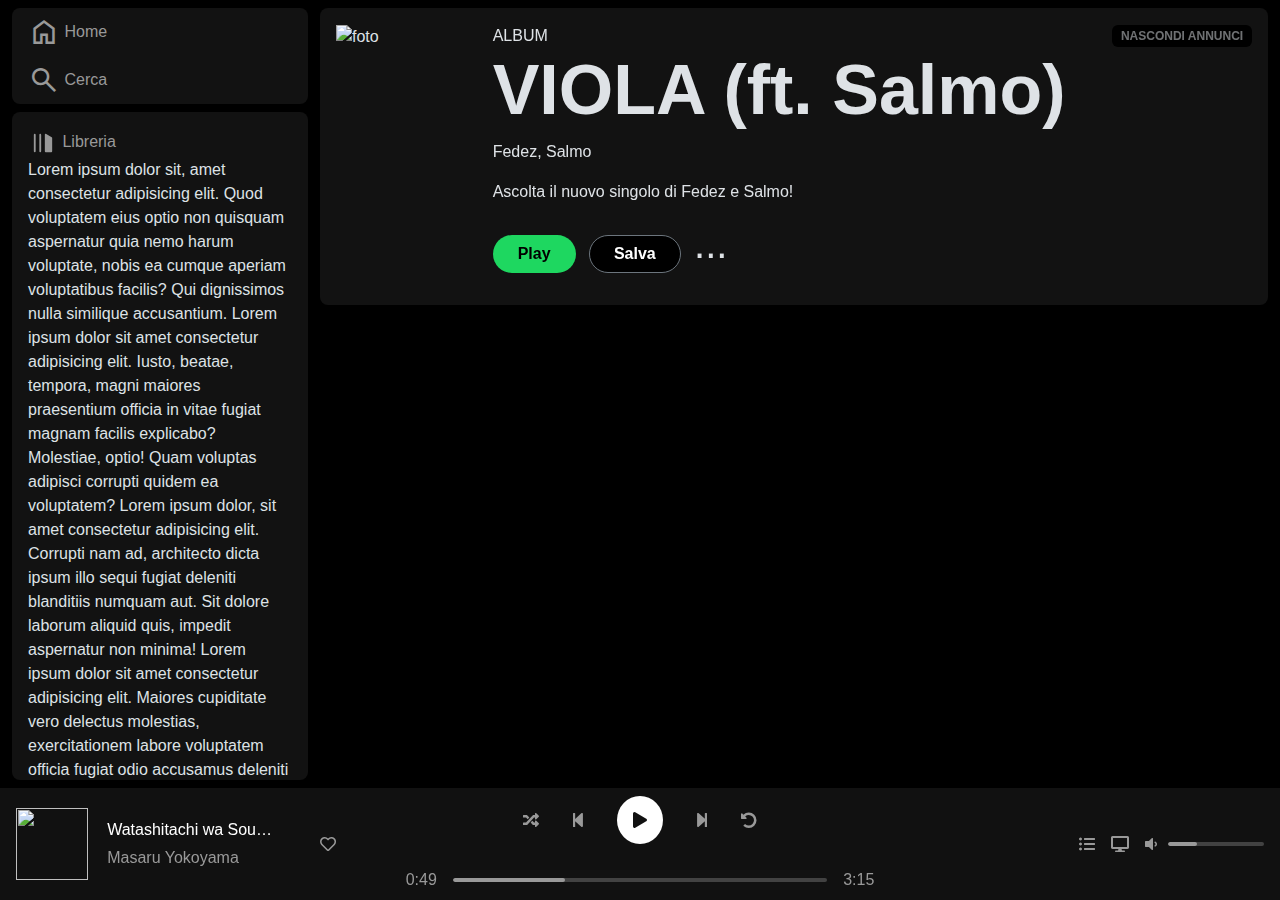
==== index.html @ 3e38eac5 "Co-authored-by: kevinloffredi <Kevin-Lof@users.noreply.github.com> Co-authored-by: PavloPastushenkoo" ====
<!DOCTYPE html>
<html lang="it">
  <head>
    <meta charset="UTF-8" />
    <meta name="viewport" content="width=device-width, initial-scale=1.0" />
    <title>Spotify</title>
    <!-- Bootstrap -->
    <link
      href="https://cdn.jsdelivr.net/npm/bootstrap@5.3.3/dist/css/bootstrap.min.css"
      rel="stylesheet"
      integrity="sha384-QWTKZyjpPEjISv5WaRU9OFeRpok6YctnYmDr5pNlyT2bRjXh0JMhjY6hW+ALEwIH"
      crossorigin="anonymous"
    />
    <link
      rel="stylesheet"
      href="https://cdn.jsdelivr.net/npm/bootstrap-icons@1.11.3/font/bootstrap-icons.min.css"
    />
    <link
    rel="stylesheet"
    href="https://cdnjs.cloudflare.com/ajax/libs/font-awesome/5.15.4/css/all.min.css"
    integrity="sha512-1ycn6IcaQQ40/MKBW2W4Rhis/DbILU74C1vSrLJxCq57o941Ym01SwNsOMqvEBFlcgUa6xLiPY/NS5R+E6ztJQ=="
    crossorigin="anonymous"
    referrerpolicy="no-referrer"/>
    <link rel="stylesheet" href="https://fonts.googleapis.com/css2?family=Material+Symbols+Outlined:opsz,wght,FILL,GRAD@24,200,0,0" />
    <link rel="stylesheet" href="assets/css/style.css" />
  </head>

  <body  data-bs-theme="dark">
    <div class="container-fluid mainHeight">
      <div class="row">
        <div class="col-3">
          <nav class="parte_grigia rounded-3 my-2">
            <ul class="nav flex-column">
              <li class="nav-item">
                <a class="nav-link d-flex align-items-center fs-6" aria-current="page" href="#"><span class="material-symbols-outlined fs-2">
                    home
                    </span>&nbsp;Home</a>
              </li>
              <li class="nav-item">
                <a class="nav-link d-flex align-items-center fs-6" href="#"><span class="material-symbols-outlined fs-2">
                    search
                    </span>&nbsp;Cerca</a>
              </li>
            </ul>
          </nav>
          <aside class="parte_grigia rounded-3 p-3 my-2">
            <!--da popolare con js-->
            <a href="#" class="nav-link fs-6"><svg data-encore-id="icon" role="img" aria-hidden="true" viewBox="0 0 24 24" class="Svg-sc-ytk21e-0 bneLcE"><path d="M3 22a1 1 0 0 1-1-1V3a1 1 0 0 1 2 0v18a1 1 0 0 1-1 1zM15.5 2.134A1 1 0 0 0 14 3v18a1 1 0 0 0 1 1h6a1 1 0 0 0 1-1V6.464a1 1 0 0 0-.5-.866l-6-3.464zM9 2a1 1 0 0 0-1 1v18a1 1 0 1 0 2 0V3a1 1 0 0 0-1-1z"></path></svg> Libreria</a>
            Lorem ipsum dolor sit, amet consectetur adipisicing elit. Quod voluptatem eius optio non quisquam aspernatur quia nemo harum voluptate, nobis ea cumque aperiam voluptatibus facilis? Qui dignissimos nulla similique accusantium.
            Lorem ipsum dolor sit amet consectetur adipisicing elit. Iusto, beatae, tempora, magni maiores praesentium officia in vitae fugiat magnam facilis explicabo? Molestiae, optio! Quam voluptas adipisci corrupti quidem ea voluptatem?
            Lorem ipsum dolor, sit amet consectetur adipisicing elit. Corrupti nam ad, architecto dicta ipsum illo sequi fugiat deleniti blanditiis numquam aut. Sit dolore laborum aliquid quis, impedit aspernatur non minima!
            Lorem ipsum dolor sit amet consectetur adipisicing elit. Maiores cupiditate vero delectus molestias, exercitationem labore voluptatem officia fugiat odio accusamus deleniti doloribus quas sunt aliquam sint asperiores facere veritatis explicabo!
            Lorem ipsum dolor sit, amet consectetur adipisicing elit. Quod voluptatem eius optio non quisquam aspernatur quia nemo harum voluptate, nobis ea cumque aperiam voluptatibus facilis? Qui dignissimos nulla similique accusantium.
            Lorem ipsum dolor sit amet consectetur adipisicing elit. Iusto, beatae, tempora, magni maiores praesentium officia in vitae fugiat magnam facilis explicabo? Molestiae, optio! Quam voluptas adipisci corrupti quidem ea voluptatem?
            Lorem ipsum dolor, sit amet consectetur adipisicing elit. Corrupti nam ad, architecto dicta ipsum illo sequi fugiat deleniti blanditiis numquam aut. Sit dolore laborum aliquid quis, impedit aspernatur non minima!
            Lorem ipsum dolor sit, amet consectetur adipisicing elit. Quod voluptatem eius optio non quisquam aspernatur quia nemo harum voluptate, nobis ea cumque aperiam voluptatibus facilis? Qui dignissimos nulla similique accusantium.
            Lorem ipsum dolor sit amet consectetur adipisicing elit. Iusto, beatae, tempora, magni maiores praesentium officia in vitae
            Lorem ipsum dolor sit, amet consectetur adipisicing elit. Quod voluptatem eius optio non quisquam aspernatur quia nemo harum voluptate, nobis ea cumque aperiam voluptatibus facilis? Qui dignissimos
            Lorem ipsum dolor sit amet consectetur adipisicing elit. Iusto, beatae, tempora, magni maiores praesentium officia in vitae
            Lorem ipsum dolor sit, amet consectetur adipisicing elit. Quod voluptatem eius optio non quisquam aspernatur quia nemo harum voluptate, nobis ea cumque aperiam voluptatibus facilis? Qui dignissimos
          </aside>
        </div>

        <main class="col-9 ps-0">
        <div class="parte_grigia rounded-3 p-3 my-2"> 
          <!--da popolare con js-->
            <div class="row" id="annunci">
                <div class="col-2">
                    <img src="https://hips.hearstapps.com/hmg-prod/images/eminem-a-k-a-marshall-bruce-mathers-iii-attends-a-ceremony-news-photo-1698936282.jpg?crop=1.00xw:0.667xh;0,0.0380xh&resize=640:*" alt="foto" class="img-fluid">
                </div>
                <div class="col-10">
                    <div class="d-flex justify-content-between align-items-center">
                        <span>ALBUM</span>
                        <span class="btn badge bg-black text-body-tertiary">NASCONDI ANNUNCI</span>                        
                    </div>
                    <h4 class="fw-bolder" id="titolone">VIOLA (ft. Salmo)</h4>
                    <p>Fedez, Salmo</p>
                    <p>Ascolta il nuovo singolo di Fedez e Salmo!</p>
                    <p>
                        <button class="btn rounded-5 px-4 fw-semibold text-black" id="btnGreen">Play</button> &nbsp;
                        <button class="btn btn-dark rounded-5 px-4 fw-semibold text-white border border-secondary" id="btnBlack">Salva</button>
                        &nbsp; <span class="display-6">...</span> 
                    </p>
                </div>
            </div>
        </div>
        </main>
      </div>
    </div>
    <div class="container-fluid height_fixed">
      <div class="row">
        <div class="col-12 p-0">
          <!-- player -->
          <div class="music-player">
            <div class="song-bar">
                <div class="song-infos">
                    <div class="image-container">
                        <img src="https://hips.hearstapps.com/hmg-prod/images/eminem-a-k-a-marshall-bruce-mathers-iii-attends-a-ceremony-news-photo-1698936282.jpg?crop=1.00xw:0.667xh;0,0.0380xh&resize=640:*" alt="" />
                    </div>
                    <div class="song-description">
                        <p class="title">
                            Watashitachi wa Sou Yatte Ikite Iku Jinshu na no
                        </p>
                        <p class="artist">Masaru Yokoyama</p>
                    </div>
                </div>
                <div class="icons">
                    <i class="far fa-heart"></i>
                    <!-- <i class="fas fa-compress"></i> -->
                </div>
            </div>
            <div class="progress-controller">
                <div class="control-buttons">
                    <i class="fas fa-random"></i>
                    <i class="fas fa-step-backward"></i>
                    <i class="play-pause fas fa-play"></i>
                    <i class="fas fa-step-forward"></i>
                    <i class="fas fa-undo-alt"></i>
                </div>
                <div class="progress-container">
                    <span>0:49</span>
                    <div class="progress-bar">
                        <div class="progress"></div>
                    </div>
                    <span>3:15</span>
                </div>
            </div>
            <div class="other-features">
                <i class="fas fa-list-ul"></i>
                <i class="fas fa-desktop"></i>
                <div class="volume-bar">
                    <i class="fas fa-volume-down"></i>
                    <div class="progress-bar">
                        <div class="progress"></div>
                    </div>
                </div>
            </div>
        </div>
        </div>
      </div>
    </div>

    <script
      src="https://cdn.jsdelivr.net/npm/bootstrap@5.3.3/dist/js/bootstrap.bundle.min.js"
      integrity="sha384-YvpcrYf0tY3lHB60NNkmXc5s9fDVZLESaAA55NDzOxhy9GkcIdslK1eN7N6jIeHz"
      crossorigin="anonymous"
    ></script>
    <script src="assets/script/index.js"></script>
  </body>
</html>
---- assets/css/style.css ----
@font-face {
    font-family: "Circular";
    src: url(../fonts/CircularStd-Light.otf);
    font-weight: 300;
    font-style: normal;
  }
  @font-face {
    font-family: "Circular";
    src: url(../fonts/CircularStd-LightItalic.otf);
    font-weight: 300;
    font-style: italic;
  }
  @font-face {
    font-family: "Circular";
    src: url(../fonts/CircularStd-Book.otf);
    font-weight: 400;
    font-style: normal;
  }
  @font-face {
    font-family: "Circular";
    src: url(../fonts/CircularStd-BookItalic.otf);
    font-weight: 400;
    font-style: italic;
  }
  @font-face {
    font-family: "Circular";
    src: url(../fonts/CircularStd-Medium.otf);
    font-weight: 500;
    font-style: normal;
  }
  @font-face {
    font-family: "Circular";
    src: url(../fonts/CircularStd-MediumItalic.otf);
    font-weight: 500;
    font-style: italic;
  }
  @font-face {
    font-family: "Circular";
    src: url(../fonts/CircularStd-MediumItalic.otf);
    font-weight: 500;
    font-style: italic;
  }
  @font-face {
    font-family: "Circular";
    src: url(../fonts/CircularStd-Bold.otf);
    font-weight: 700;
    font-style: normal;
  }
  @font-face {
    font-family: "Circular";
    src: url(../fonts/CircularStd-BoldItalic.otf);
    font-weight: 700;
    font-style: italic;
  }
  @font-face {
    font-family: "Circular";
    src: url(../fonts/CircularStd-Black.otf);
    font-weight: 900;
    font-style: normal;
  }
  @font-face {
    font-family: "Circular";
    src: url(../fonts/CircularStd-BlackItalic.otf);
    font-weight: 900;
    font-style: italic;
  }

body {
    margin: 0;
    padding: 0;
    background-color: black;
    box-sizing: border-box;
    font-family: "Circular", sans-serif;
    font-weight: 500;
}

::-webkit-scrollbar {
    width: 10px;
}

::-webkit-scrollbar-track {
    background: transparent; 
}

::-webkit-scrollbar-thumb {
    background: #232323; 
    border-radius: 10px;
}

::-webkit-scrollbar-thumb:hover {
    background: #555; 
  }
   


/*NAVBAR*/
.nav-link{
    text-decoration: none;
}

.nav-link:link,
.nav-link:visited{
    color: #999 !important;
}

.nav-link:link:hover,
.nav-link:visited:hover{
    color: white !important;
}

.parte_grigia{
    background-color: #121212;
}

/*ASIDE*/
aside{
    overflow-y: scroll;
    height: calc((100vh) - 112px - 120px);
}

svg {
    width: 30px;
    fill: #999;
    padding: 4px;
}

svg:hover {
    fill: white;
}

/* Main */
.mainHeight{
    min-height: calc((100vh) - 112px);
}

#titolone {
    font-size: 70px;
}

#btnGreen{
    background-color: #1ED760;
}

#btnBlack{
    background-color: black;
}

#btnGreen:hover,
#btnBlack:hover {
    transform: scale(1.1);
}

/*PLAYER*/
.music-player {
    --primary-color: white;
    --secondary-color: #999;
    --green-color: #2d5;
    --padding: 1em;
    background-color: #111;
    display: flex;
    justify-content: center;
    align-items: center;
    height: 7rem;
    padding: var(--padding);
    color: var(--primary-color);
}
i{
    color: var(--secondary-color);
}
i:hover{
    color: var(--primary-color);
}
.song-bar {
    position: absolute;
    left: var(--padding);

    display: flex;
    flex-direction: row;
    align-items: center;
    justify-content: flex-start;
    gap: 1.5rem;
    width: 25%;
}

.song-infos {
    display: flex;
    align-items: center;
    gap: 1em;
}
.image-container {
    --size: 4.5em;
    flex-shrink: 0;
    width: var(--size);
    height: var(--size);
}
.image-container img {
    width: 100%;
    height: 100%;
    object-fit: cover;
}
.song-description p {
    margin: 0.2em;
}
.title,
.artist {
    display: -webkit-box;
    -webkit-box-orient: vertical;
    -webkit-line-clamp: 1;
    overflow: hidden;
}
.title:hover,
.artist:hover {
    text-decoration: underline;
}
.artist{
    color: var(--secondary-color);
}
.icons{
    display: flex;
    gap: 1em;
}
.progress-controller{
    width: 100%;
    display: flex;
    justify-content: center;
    flex-direction: column;
    align-items: center;
    gap: 1.5em;
    color: var(--secondary-color);
}
.control-buttons{
    display: flex;
    align-items: center;
    gap: 2em;
}
.play-pause{
    display: inline-block;
    padding: 1em;
    background-color: var(--primary-color);
    color: #111;
    border-radius: 50%;
}
.play-pause:hover{
    transform: scale(1.1);
    color: #111;
}
.progress-container{
    width: 100%;
    display: flex;
    align-items: center;
    justify-content: center;
    gap: 1em;
}
.progress-bar{
    height: 4px;
    border-radius: 10px;
    width: 30%;
    background-color: #ccc4;
}
.progress{
    position: relative;
    height: 100%;
    width: 30%;
    border-radius: 10px;
    background-color: var(--secondary-color);
}
.progress-bar:hover .progress{
    background-color: var(--green-color);
}
.progress-bar:hover .progress::after{
    content: "";
    position: absolute;
    --size: 1em;
    width: var(--size);
    height: var(--size);
    right: 0;
    border-radius: 50%;
    background-color: var(--primary-color);
    transform: translate(50%, calc(2px - 50%));
}
.other-features{
    position: absolute;
    right: var(--padding);
    display: flex;
    flex-direction: row;
    gap: 1em;
}
.volume-bar{
    display: flex;
    align-items: center;
    gap: .7em;
}
.volume-bar .progress-bar{
    width: 6em;
}
.volume-bar .progress-bar:hover .progress::after{
    --size: .8em;
}
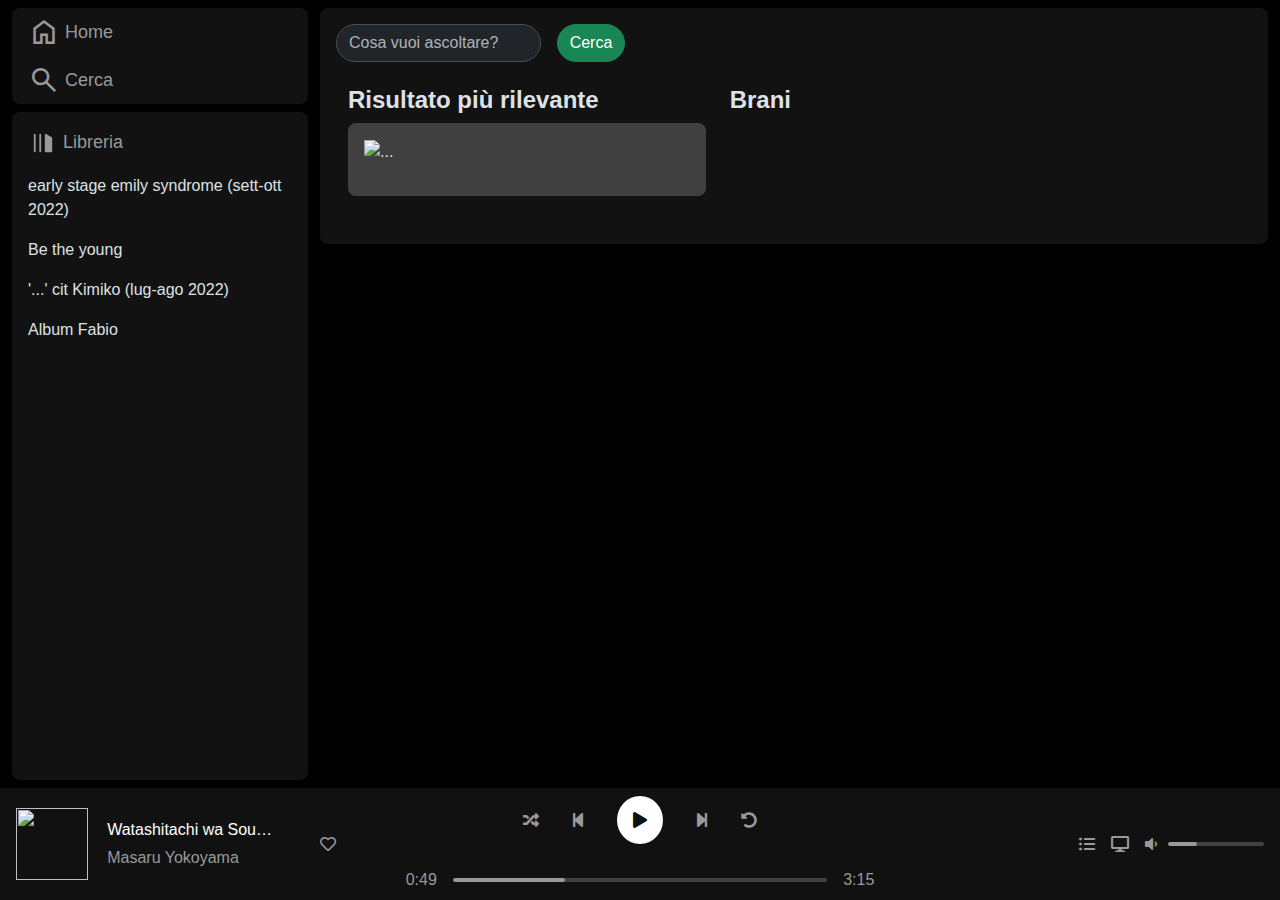
==== commit 7336df99: "player 2 almost finished + search started" ====
--- a/index.html
+++ b/index.html
@@ -1,150 +1,209 @@
 <!DOCTYPE html>
 <html lang="it">
-  <head>
-    <meta charset="UTF-8" />
-    <meta name="viewport" content="width=device-width, initial-scale=1.0" />
-    <title>Spotify</title>
-    <!-- Bootstrap -->
-    <link
-      href="https://cdn.jsdelivr.net/npm/bootstrap@5.3.3/dist/css/bootstrap.min.css"
-      rel="stylesheet"
-      integrity="sha384-QWTKZyjpPEjISv5WaRU9OFeRpok6YctnYmDr5pNlyT2bRjXh0JMhjY6hW+ALEwIH"
-      crossorigin="anonymous"
-    />
-    <link
-      rel="stylesheet"
-      href="https://cdn.jsdelivr.net/npm/bootstrap-icons@1.11.3/font/bootstrap-icons.min.css"
-    />
-    <link
-    rel="stylesheet"
-    href="https://cdnjs.cloudflare.com/ajax/libs/font-awesome/5.15.4/css/all.min.css"
+
+<head>
+  <meta charset="UTF-8" />
+  <meta name="viewport" content="width=device-width, initial-scale=1.0" />
+  <title>Spotify</title>
+
+  <!-- Bootstrap -->
+  <link href="https://cdn.jsdelivr.net/npm/bootstrap@5.3.3/dist/css/bootstrap.min.css" rel="stylesheet"
+    integrity="sha384-QWTKZyjpPEjISv5WaRU9OFeRpok6YctnYmDr5pNlyT2bRjXh0JMhjY6hW+ALEwIH" crossorigin="anonymous" />
+  <link rel="stylesheet" href="https://cdn.jsdelivr.net/npm/bootstrap-icons@1.11.3/font/bootstrap-icons.min.css" />
+  <link rel="stylesheet" href="https://cdnjs.cloudflare.com/ajax/libs/font-awesome/5.15.4/css/all.min.css"
     integrity="sha512-1ycn6IcaQQ40/MKBW2W4Rhis/DbILU74C1vSrLJxCq57o941Ym01SwNsOMqvEBFlcgUa6xLiPY/NS5R+E6ztJQ=="
-    crossorigin="anonymous"
-    referrerpolicy="no-referrer"/>
-    <link rel="stylesheet" href="https://fonts.googleapis.com/css2?family=Material+Symbols+Outlined:opsz,wght,FILL,GRAD@24,200,0,0" />
-    <link rel="stylesheet" href="assets/css/style.css" />
-  </head>
-
-  <body  data-bs-theme="dark">
-    <div class="container-fluid mainHeight">
-      <div class="row">
-        <div class="col-3">
-          <nav class="parte_grigia rounded-3 my-2">
-            <ul class="nav flex-column">
-              <li class="nav-item">
-                <a class="nav-link d-flex align-items-center fs-6" aria-current="page" href="#"><span class="material-symbols-outlined fs-2">
-                    home
-                    </span>&nbsp;Home</a>
-              </li>
-              <li class="nav-item">
-                <a class="nav-link d-flex align-items-center fs-6" href="#"><span class="material-symbols-outlined fs-2">
-                    search
-                    </span>&nbsp;Cerca</a>
-              </li>
-            </ul>
-          </nav>
-          <aside class="parte_grigia rounded-3 p-3 my-2">
+    crossorigin="anonymous" referrerpolicy="no-referrer" />
+  <link rel="stylesheet"
+    href="https://fonts.googleapis.com/css2?family=Material+Symbols+Outlined:opsz,wght,FILL,GRAD@24,200,0,0" />
+  <link rel="stylesheet" href="assets/css/style.css" />
+</head>
+
+<body data-bs-theme="dark">
+  <div class="container-fluid mainHeight">
+    <div class="row">
+      <div class="col-3">
+        <nav class="parte_grigia rounded-3 my-2">
+          <ul class="nav flex-column">
+            <li class="nav-item">
+              <button class="nav-link d-flex align-items-center fs-6" aria-current="page" onclick="displayHome()"
+                id="homeBtn"><span class="material-symbols-outlined fs-2">
+                  home
+                </span>&nbsp;Home</button>
+            </li>
+            <li class="nav-item">
+              <button class="nav-link d-flex align-items-center fs-6" onclick="displaySearch()" id="searchBtn"><span
+                  class="material-symbols-outlined fs-2">
+                  search
+                </span>&nbsp;Cerca</button>
+            </li>
+          </ul>
+        </nav>
+        <aside class="parte_grigia rounded-3 p-3 my-2">
+          <!--da popolare con js-->
+          <a href="#" class="nav-link fs-6 mb-3"><svg data-encore-id="icon" role="img" aria-hidden="true"
+              viewBox="0 0 24 24" class="Svg-sc-ytk21e-0 bneLcE">
+              <path
+                d="M3 22a1 1 0 0 1-1-1V3a1 1 0 0 1 2 0v18a1 1 0 0 1-1 1zM15.5 2.134A1 1 0 0 0 14 3v18a1 1 0 0 0 1 1h6a1 1 0 0 0 1-1V6.464a1 1 0 0 0-.5-.866l-6-3.464zM9 2a1 1 0 0 0-1 1v18a1 1 0 1 0 2 0V3a1 1 0 0 0-1-1z">
+              </path>
+            </svg> Libreria</a>
+          <p>early stage emily syndrome (sett-ott 2022)
+          <p>
+          <p>Be the young</p>
+          <p>'...' cit Kimiko (lug-ago 2022)</p>
+          <p id="5327691">Album Fabio</p>
+
+
+        </aside>
+      </div>
+
+      <main class="col-9 ps-0 pb-0">
+        <div id="homeContainer" class="d-none">
+          <div class="parte_grigia rounded-3 p-3 my-2">
             <!--da popolare con js-->
-            <a href="#" class="nav-link fs-6"><svg data-encore-id="icon" role="img" aria-hidden="true" viewBox="0 0 24 24" class="Svg-sc-ytk21e-0 bneLcE"><path d="M3 22a1 1 0 0 1-1-1V3a1 1 0 0 1 2 0v18a1 1 0 0 1-1 1zM15.5 2.134A1 1 0 0 0 14 3v18a1 1 0 0 0 1 1h6a1 1 0 0 0 1-1V6.464a1 1 0 0 0-.5-.866l-6-3.464zM9 2a1 1 0 0 0-1 1v18a1 1 0 1 0 2 0V3a1 1 0 0 0-1-1z"></path></svg> Libreria</a>
-            Lorem ipsum dolor sit, amet consectetur adipisicing elit. Quod voluptatem eius optio non quisquam aspernatur quia nemo harum voluptate, nobis ea cumque aperiam voluptatibus facilis? Qui dignissimos nulla similique accusantium.
-            Lorem ipsum dolor sit amet consectetur adipisicing elit. Iusto, beatae, tempora, magni maiores praesentium officia in vitae fugiat magnam facilis explicabo? Molestiae, optio! Quam voluptas adipisci corrupti quidem ea voluptatem?
-            Lorem ipsum dolor, sit amet consectetur adipisicing elit. Corrupti nam ad, architecto dicta ipsum illo sequi fugiat deleniti blanditiis numquam aut. Sit dolore laborum aliquid quis, impedit aspernatur non minima!
-            Lorem ipsum dolor sit amet consectetur adipisicing elit. Maiores cupiditate vero delectus molestias, exercitationem labore voluptatem officia fugiat odio accusamus deleniti doloribus quas sunt aliquam sint asperiores facere veritatis explicabo!
-            Lorem ipsum dolor sit, amet consectetur adipisicing elit. Quod voluptatem eius optio non quisquam aspernatur quia nemo harum voluptate, nobis ea cumque aperiam voluptatibus facilis? Qui dignissimos nulla similique accusantium.
-            Lorem ipsum dolor sit amet consectetur adipisicing elit. Iusto, beatae, tempora, magni maiores praesentium officia in vitae fugiat magnam facilis explicabo? Molestiae, optio! Quam voluptas adipisci corrupti quidem ea voluptatem?
-            Lorem ipsum dolor, sit amet consectetur adipisicing elit. Corrupti nam ad, architecto dicta ipsum illo sequi fugiat deleniti blanditiis numquam aut. Sit dolore laborum aliquid quis, impedit aspernatur non minima!
-            Lorem ipsum dolor sit, amet consectetur adipisicing elit. Quod voluptatem eius optio non quisquam aspernatur quia nemo harum voluptate, nobis ea cumque aperiam voluptatibus facilis? Qui dignissimos nulla similique accusantium.
-            Lorem ipsum dolor sit amet consectetur adipisicing elit. Iusto, beatae, tempora, magni maiores praesentium officia in vitae
-            Lorem ipsum dolor sit, amet consectetur adipisicing elit. Quod voluptatem eius optio non quisquam aspernatur quia nemo harum voluptate, nobis ea cumque aperiam voluptatibus facilis? Qui dignissimos
-            Lorem ipsum dolor sit amet consectetur adipisicing elit. Iusto, beatae, tempora, magni maiores praesentium officia in vitae
-            Lorem ipsum dolor sit, amet consectetur adipisicing elit. Quod voluptatem eius optio non quisquam aspernatur quia nemo harum voluptate, nobis ea cumque aperiam voluptatibus facilis? Qui dignissimos
-          </aside>
+            <div class="row" id="annunci">
+              <div class="col-md-5 col-xxl-3 d-flex align-items-center">
+                <img
+                  src="https://hips.hearstapps.com/hmg-prod/images/eminem-a-k-a-marshall-bruce-mathers-iii-attends-a-ceremony-news-photo-1698936282.jpg?crop=1.00xw:0.667xh;0,0.0380xh&resize=640:*"
+                  alt="foto" class="img-fluid mb-1" id="immagineAnnuncio">
+              </div>
+              <div class="col-md-7 col-xxl-9">
+                <div class="d-flex justify-content-between align-items-center">
+                  <span>ALBUM</span>
+                  <span class="btn badge bg-black text-body-tertiary">NASCONDI ANNUNCI</span>
+                </div>
+                <h4 class="fw-bolder" id="titolone">VIOLA (ft. Salmo)</h4>
+                <p>Fedez, Salmo</p>
+                <p>Ascolta il nuovo singolo di Fedez e Salmo!</p>
+                <p>
+                  <button class="btn rounded-5 px-4 fw-semibold text-black" id="btnGreen">Play</button> &nbsp;
+                  <button class="btn btn-dark rounded-5 px-4 fw-semibold text-white border border-secondary"
+                    id="btnBlack">Salva</button>
+                  &nbsp; <span class="display-6">...</span>
+                </p>
+              </div>
+            </div>
+          </div>
+          <div class="parte_grigia rounded-3 p-3 my-2">
+            <h3 id="grissinbon" class="fw-bold"></h3>
+            <div class="container-fluid">
+              <div class="row" id="orizzontaliContainer">
+                <div class="col-12 col-md-6 col-lg-4">
+                  <div class="row" id="cardOrizzontale">
+                    <div class="col-4 my-2 d-flex align-items-center"><img
+                        src="https://hips.hearstapps.com/hmg-prod/images/eminem-a-k-a-marshall-bruce-mathers-iii-attends-a-ceremony-news-photo-1698936282.jpg?crop=1.00xw:0.667xh;0,0.0380xh&resize=640:*"
+                        alt="fotoAlbum" class="img-fluid"></div>
+                    <div class="col-8 my-2 fw-bold d-flex align-items-center">Titolo Album - card mockup</div>
+
+                  </div>
+                </div>
+
+              </div>
+            </div>
+            <h4 class="fw-bold my-3">Altro di ciò che ti piace</h4>
+            <div class="card border-0" style="width: 15rem;">
+              <img
+                src="https://hips.hearstapps.com/hmg-prod/images/eminem-a-k-a-marshall-bruce-mathers-iii-attends-a-ceremony-news-photo-1698936282.jpg?crop=1.00xw:0.667xh;0,0.0380xh&resize=640:*"
+                class="card-img-top p-2 rounded rounded-4" alt="...">
+              <div class="card-body">
+                <h5 class="card-title fw-bold fs-6">Playlist - card mockup</h5>
+                <p class="card-text">descrizione playlist/artisti</p>
+
+              </div>
+            </div>
+          </div>
         </div>
-
-        <main class="col-9 ps-0">
-        <div class="parte_grigia rounded-3 p-3 my-2"> 
-          <!--da popolare con js-->
-            <div class="row" id="annunci">
-                <div class="col-2">
-                    <img src="https://hips.hearstapps.com/hmg-prod/images/eminem-a-k-a-marshall-bruce-mathers-iii-attends-a-ceremony-news-photo-1698936282.jpg?crop=1.00xw:0.667xh;0,0.0380xh&resize=640:*" alt="foto" class="img-fluid">
+        <div id="searchContainer" class="parte_grigia rounded-3 p-3 my-2">
+          <div class="row">
+            <div class="col-12 col-md-10 col-lg-6 col-xl-4">
+              <form class="d-flex flex-row justify-content-center">
+                <input type="text" class="form-control rounded-5 me-3" placeholder="Cosa vuoi ascoltare?"  id="searchInput">
+                <button class="btn btn-success rounded-5" id="searchInputBtn">Cerca</button>
+              </form>
+            </div>
+          </div>
+          <div class="container-fluid" id="resultsContainer">
+            <div class="row my-4">
+              <div class="col-12 col-lg-5">
+                <h4 class="fw-bold">Risultato più rilevante</h4>
+                <div class="container-fluid backgroundGray rounded-3 p-3 my-2">
+                  <img src="" alt="..." class="w-50">
+                  <h5 id="titoloRisultato1" class="fw-bold"></h5>
+                  <p id="artistaRisultato1"></p>
                 </div>
-                <div class="col-10">
-                    <div class="d-flex justify-content-between align-items-center">
-                        <span>ALBUM</span>
-                        <span class="btn badge bg-black text-body-tertiary">NASCONDI ANNUNCI</span>                        
-                    </div>
-                    <h4 class="fw-bolder" id="titolone">VIOLA (ft. Salmo)</h4>
-                    <p>Fedez, Salmo</p>
-                    <p>Ascolta il nuovo singolo di Fedez e Salmo!</p>
-                    <p>
-                        <button class="btn rounded-5 px-4 fw-semibold text-black" id="btnGreen">Play</button> &nbsp;
-                        <button class="btn btn-dark rounded-5 px-4 fw-semibold text-white border border-secondary" id="btnBlack">Salva</button>
-                        &nbsp; <span class="display-6">...</span> 
-                    </p>
-                </div>
-            </div>
+              </div>
+              <div class="col-12 col-lg-7">
+                <h4 class="fw-bold">Brani</h4>
+              </div>
+            </div>
+          </div>
+
+
+
         </div>
-        </main>
-      </div>
+      </main>
     </div>
-    <div class="container-fluid height_fixed">
-      <div class="row">
-        <div class="col-12 p-0">
-          <!-- player -->
-          <div class="music-player">
-            <div class="song-bar">
-                <div class="song-infos">
-                    <div class="image-container">
-                        <img src="https://hips.hearstapps.com/hmg-prod/images/eminem-a-k-a-marshall-bruce-mathers-iii-attends-a-ceremony-news-photo-1698936282.jpg?crop=1.00xw:0.667xh;0,0.0380xh&resize=640:*" alt="" />
-                    </div>
-                    <div class="song-description">
-                        <p class="title">
-                            Watashitachi wa Sou Yatte Ikite Iku Jinshu na no
-                        </p>
-                        <p class="artist">Masaru Yokoyama</p>
-                    </div>
-                </div>
-                <div class="icons">
-                    <i class="far fa-heart"></i>
-                    <!-- <i class="fas fa-compress"></i> -->
-                </div>
-            </div>
-            <div class="progress-controller">
-                <div class="control-buttons">
-                    <i class="fas fa-random"></i>
-                    <i class="fas fa-step-backward"></i>
-                    <i class="play-pause fas fa-play"></i>
-                    <i class="fas fa-step-forward"></i>
-                    <i class="fas fa-undo-alt"></i>
-                </div>
-                <div class="progress-container">
-                    <span>0:49</span>
-                    <div class="progress-bar">
-                        <div class="progress"></div>
-                    </div>
-                    <span>3:15</span>
-                </div>
-            </div>
-            <div class="other-features">
-                <i class="fas fa-list-ul"></i>
-                <i class="fas fa-desktop"></i>
-                <div class="volume-bar">
-                    <i class="fas fa-volume-down"></i>
-                    <div class="progress-bar">
-                        <div class="progress"></div>
-                    </div>
-                </div>
-            </div>
-        </div>
+  </div>
+  <div class="container-fluid height_fixed">
+    <div class="row">
+      <div class="col-12 p-0">
+        <!-- player -->
+        <div class="music-player">
+          <div class="song-bar">
+            <div class="song-infos">
+              <div class="image-container">
+                <img
+                  src="https://hips.hearstapps.com/hmg-prod/images/eminem-a-k-a-marshall-bruce-mathers-iii-attends-a-ceremony-news-photo-1698936282.jpg?crop=1.00xw:0.667xh;0,0.0380xh&resize=640:*"
+                  alt="" id="cover" />
+              </div>
+              <div class="song-description">
+                <p class="title" id="music-title">
+                  Watashitachi wa Sou Yatte Ikite Iku Jinshu na no
+                </p>
+                <p class="artist" id="music-artist">Masaru Yokoyama</p>
+              </div>
+            </div>
+            <div class="icons">
+              <i class="far fa-heart"></i>
+              <!-- <i class="fas fa-compress"></i> -->
+            </div>
+          </div>
+          <div class="progress-controller">
+            <div class="control-buttons">
+              <i class="fas fa-random"></i>
+              <i class="fas fa-step-backward" id="prev"></i>
+              <i class="play-pause fas fa-play" id="play"></i>
+              <i class="fas fa-step-forward" id="next"></i>
+              <i class="fas fa-undo-alt"></i>
+            </div>
+            <div class="progress-container">
+              <span id="current-time">0:49</span>
+              <div class="progress-bar">
+                <div class="progress" id="progress"></div>
+              </div>
+              <span id="duration">3:15</span>
+            </div>
+          </div>
+          <div class="other-features">
+            <i class="fas fa-list-ul"></i>
+            <i class="fas fa-desktop"></i>
+            <div class="volume-bar">
+              <i class="fas fa-volume-down"></i>
+              <div class="progress-bar">
+                <div class="progress"></div>
+              </div>
+            </div>
+          </div>
         </div>
       </div>
     </div>
-
-    <script
-      src="https://cdn.jsdelivr.net/npm/bootstrap@5.3.3/dist/js/bootstrap.bundle.min.js"
-      integrity="sha384-YvpcrYf0tY3lHB60NNkmXc5s9fDVZLESaAA55NDzOxhy9GkcIdslK1eN7N6jIeHz"
-      crossorigin="anonymous"
-    ></script>
+  </div>
+
+  <script src="https://cdn.jsdelivr.net/npm/bootstrap@5.3.3/dist/js/bootstrap.bundle.min.js"
+    integrity="sha384-YvpcrYf0tY3lHB60NNkmXc5s9fDVZLESaAA55NDzOxhy9GkcIdslK1eN7N6jIeHz"
+    crossorigin="anonymous"></script>
+   
     <script src="assets/script/index.js"></script>
-  </body>
-</html>
+  
+</body>
+
+</html>--- a/assets/css/style.css
+++ b/assets/css/style.css
@@ -71,7 +71,6 @@
     background-color: black;
     box-sizing: border-box;
     font-family: "Circular", sans-serif;
-    font-weight: 500;
 }
 
 ::-webkit-scrollbar {
@@ -96,15 +95,11 @@
 /*NAVBAR*/
 .nav-link{
     text-decoration: none;
-}
-
-.nav-link:link,
-.nav-link:visited{
     color: #999 !important;
-}
-
-.nav-link:link:hover,
-.nav-link:visited:hover{
+    font-size: large !important;
+}
+
+.nav-link:hover{
     color: white !important;
 }
 
@@ -129,6 +124,15 @@
 }
 
 /* Main */
+main{
+    height: calc((100vh) - 112px);
+    overflow: scroll;
+}
+
+#immagineAnnuncio{
+    aspect-ratio: 1/1;
+}
+
 .mainHeight{
     min-height: calc((100vh) - 112px);
 }
@@ -149,6 +153,32 @@
 #btnBlack:hover {
     transform: scale(1.1);
 }
+
+#cardOrizzontale{
+    min-height: 80px;
+    background-color: #404040;
+}
+
+.card{
+    background-color: #232323;
+    font-size: 14px;
+}
+
+.backgroundGray{
+    background-color: #404040;
+}
+
+/*BODY Artist.html*/
+
+#artistImage{
+    min-height: 400px;
+}
+
+.sfondoGradiente{
+    height: 500px;
+    background: linear-gradient(to bottom, #404040, black);
+}
+
 
 /*PLAYER*/
 .music-player {
@@ -257,6 +287,7 @@
     width: 30%;
     background-color: #ccc4;
 }
+
 .progress{
     position: relative;
     height: 100%;
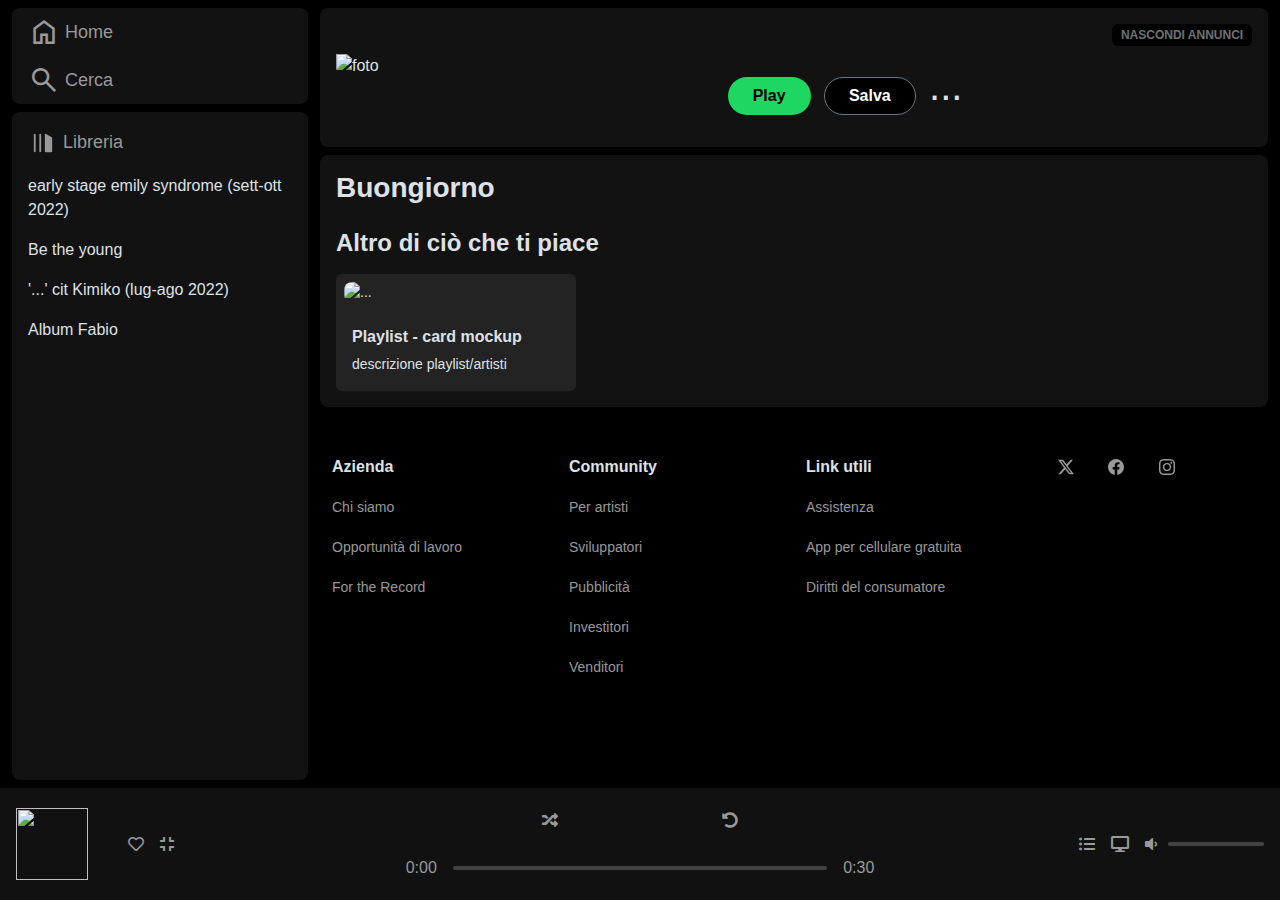
==== commit b67a8862: "Started Artist" ====
--- a/index.html
+++ b/index.html
@@ -15,6 +15,9 @@
     crossorigin="anonymous" referrerpolicy="no-referrer" />
   <link rel="stylesheet"
     href="https://fonts.googleapis.com/css2?family=Material+Symbols+Outlined:opsz,wght,FILL,GRAD@24,200,0,0" />
+  <link rel="stylesheet" href="https://cdnjs.cloudflare.com/ajax/libs/font-awesome/6.5.1/css/all.min.css"
+    integrity="sha512-DTOQO9RWCH3ppGqcWaEA1BIZOC6xxalwEsw9c2QQeAIftl+Vegovlnee1c9QX4TctnWMn13TZye+giMm8e2LwA=="
+    crossorigin="anonymous" referrerpolicy="no-referrer" />
   <link rel="stylesheet" href="assets/css/style.css" />
 </head>
 
@@ -57,25 +60,22 @@
       </div>
 
       <main class="col-9 ps-0 pb-0">
-        <div id="homeContainer" class="d-none">
+        <div id="homeContainer">
           <div class="parte_grigia rounded-3 p-3 my-2">
             <!--da popolare con js-->
             <div class="row" id="annunci">
               <div class="col-md-5 col-xxl-3 d-flex align-items-center">
-                <img
-                  src="https://hips.hearstapps.com/hmg-prod/images/eminem-a-k-a-marshall-bruce-mathers-iii-attends-a-ceremony-news-photo-1698936282.jpg?crop=1.00xw:0.667xh;0,0.0380xh&resize=640:*"
-                  alt="foto" class="img-fluid mb-1" id="immagineAnnuncio">
+                <img src="" alt="foto" class="img-fluid mb-1" id="immagineAnnuncio">
               </div>
               <div class="col-md-7 col-xxl-9">
-                <div class="d-flex justify-content-between align-items-center">
-                  <span>ALBUM</span>
+                <div class="d-flex justify-content-end align-items-center">
                   <span class="btn badge bg-black text-body-tertiary">NASCONDI ANNUNCI</span>
                 </div>
-                <h4 class="fw-bolder" id="titolone">VIOLA (ft. Salmo)</h4>
-                <p>Fedez, Salmo</p>
-                <p>Ascolta il nuovo singolo di Fedez e Salmo!</p>
+                <h4 class="fw-bolder" id="titoloneMain"></h4>
+                <p id="artistaMain"></p>
+                <p id="albumMain"></p>
                 <p>
-                  <button class="btn rounded-5 px-4 fw-semibold text-black" id="btnGreen">Play</button> &nbsp;
+                  <button class="btn rounded-5 px-4 fw-semibold text-black" id="btnGreenPlay">Play</button> &nbsp;
                   <button class="btn btn-dark rounded-5 px-4 fw-semibold text-white border border-secondary"
                     id="btnBlack">Salva</button>
                   &nbsp; <span class="display-6">...</span>
@@ -87,16 +87,7 @@
             <h3 id="grissinbon" class="fw-bold"></h3>
             <div class="container-fluid">
               <div class="row" id="orizzontaliContainer">
-                <div class="col-12 col-md-6 col-lg-4">
-                  <div class="row" id="cardOrizzontale">
-                    <div class="col-4 my-2 d-flex align-items-center"><img
-                        src="https://hips.hearstapps.com/hmg-prod/images/eminem-a-k-a-marshall-bruce-mathers-iii-attends-a-ceremony-news-photo-1698936282.jpg?crop=1.00xw:0.667xh;0,0.0380xh&resize=640:*"
-                        alt="fotoAlbum" class="img-fluid"></div>
-                    <div class="col-8 my-2 fw-bold d-flex align-items-center">Titolo Album - card mockup</div>
-
-                  </div>
-                </div>
-
+                
               </div>
             </div>
             <h4 class="fw-bold my-3">Altro di ciò che ti piace</h4>
@@ -112,11 +103,12 @@
             </div>
           </div>
         </div>
-        <div id="searchContainer" class="parte_grigia rounded-3 p-3 my-2">
+        <div id="searchContainer" class="parte_grigia rounded-3 p-3 my-2" style="display: none;">
           <div class="row">
             <div class="col-12 col-md-10 col-lg-6 col-xl-4">
               <form class="d-flex flex-row justify-content-center">
-                <input type="text" class="form-control rounded-5 me-3" placeholder="Cosa vuoi ascoltare?"  id="searchInput">
+                <input type="text" class="form-control rounded-5 me-3" placeholder="Cosa vuoi ascoltare?"
+                  id="searchInput">
                 <button class="btn btn-success rounded-5" id="searchInputBtn">Cerca</button>
               </form>
             </div>
@@ -131,15 +123,125 @@
                   <p id="artistaRisultato1"></p>
                 </div>
               </div>
-              <div class="col-12 col-lg-7">
+              <div id="braniContainer" class="col-12 col-lg-7">
                 <h4 class="fw-bold">Brani</h4>
-              </div>
-            </div>
-          </div>
-
-
-
+                <div class="container-fluid d-flex justify-content-between align-items-center">
+                  <div class="d-flex">
+                    <img
+                      src="https://hips.hearstapps.com/hmg-prod/images/eminem-a-k-a-marshall-bruce-mathers-iii-attends-a-ceremony-news-photo-1698936282.jpg?crop=1.00xw:0.667xh;0,0.0380xh&resize=640:*"
+                      alt="..." class="miniatura">
+                    <div class="d-flex flex-column justify-content-center">
+                      <p class="fs-5 fw-bold mb-0">Brano</p>
+                      <p class="mb-0  \">Artista</p>
+                    </div>
+                  </div>
+                  <div>
+                    <p class="mb-0">Durata</p>
+                  </div>
+                </div>
+              </div>
+              <div class="container-fluid">
+                <div class="row">
+                  <h4 class="fw-bold mt-3">Album</h4>
+                  <div class="col-12 col-md-4 col-xl-3 my-3">
+                    <div class="card border-0" style="width: 12rem;">
+                      <img
+                        src="https://hips.hearstapps.com/hmg-prod/images/eminem-a-k-a-marshall-bruce-mathers-iii-attends-a-ceremony-news-photo-1698936282.jpg?crop=1.00xw:0.667xh;0,0.0380xh&resize=640:*"
+                        class="card-img-top p-2 rounded rounded-4" alt="...">
+                      <div class="card-body">
+                        <h5 class="card-title fw-bold fs-6">Playlist - card mockup</h5>
+                        <p class="card-text">descrizione playlist/artisti</p>
+
+                      </div>
+                    </div>
+                  </div>
+                  <div class="col-12 col-md-4 col-xl-3 my-3">
+                    <div class="card border-0" style="width: 12rem;">
+                      <img
+                        src="https://hips.hearstapps.com/hmg-prod/images/eminem-a-k-a-marshall-bruce-mathers-iii-attends-a-ceremony-news-photo-1698936282.jpg?crop=1.00xw:0.667xh;0,0.0380xh&resize=640:*"
+                        class="card-img-top p-2 rounded rounded-4" alt="...">
+                      <div class="card-body">
+                        <h5 class="card-title fw-bold fs-6">Playlist - card mockup</h5>
+                        <p class="card-text">descrizione playlist/artisti</p>
+
+                      </div>
+                    </div>
+                  </div>
+                  <div class="col-12 col-md-4 col-xl-3 my-3">
+                    <div class="card border-0" style="width: 12rem;">
+                      <img
+                        src="https://hips.hearstapps.com/hmg-prod/images/eminem-a-k-a-marshall-bruce-mathers-iii-attends-a-ceremony-news-photo-1698936282.jpg?crop=1.00xw:0.667xh;0,0.0380xh&resize=640:*"
+                        class="card-img-top p-2 rounded rounded-4" alt="...">
+                      <div class="card-body">
+                        <h5 class="card-title fw-bold fs-6">Playlist - card mockup</h5>
+                        <p class="card-text">descrizione playlist/artisti</p>
+
+                      </div>
+                    </div>
+                  </div>
+                  <div class="col-12 col-md-4 col-xl-3 my-3">
+                    <div class="card border-0" style="width: 12rem;">
+                      <img
+                        src="https://hips.hearstapps.com/hmg-prod/images/eminem-a-k-a-marshall-bruce-mathers-iii-attends-a-ceremony-news-photo-1698936282.jpg?crop=1.00xw:0.667xh;0,0.0380xh&resize=640:*"
+                        class="card-img-top p-2 rounded rounded-4" alt="...">
+                      <div class="card-body">
+                        <h5 class="card-title fw-bold fs-6">Playlist - card mockup</h5>
+                        <p class="card-text">descrizione playlist/artisti</p>
+
+                      </div>
+                    </div>
+                  </div>
+                </div>
+              </div>
+            </div>
+          </div>
         </div>
+        <footer>
+          <div class="container mt-5">
+            <div class="row">
+              <div class="col-12 col-md-6 col-lg-3">
+                  <p class="fw-bold">Azienda</p>
+                  <p><a href="#" class="linkFooter">Chi siamo</a></p>
+                  <p><a href="#" class="linkFooter">Opportunità di lavoro</a></p>
+                  <p><a href="#" class="linkFooter">For the Record</a></p>
+              </div>
+              <div class="col-12 col-md-6 col-lg-3">
+                  <p class="fw-bold">Community</p>
+                  <p><a href="#" class="linkFooter">Per artisti</a></p>
+                  <p><a href="#" class="linkFooter">Sviluppatori</a></p>
+                  <p><a href="#" class="linkFooter">Pubblicità</a></p>
+                  <p><a href="#" class="linkFooter">Investitori</a></p>
+                  <p><a href="#" class="linkFooter">Venditori</a></p>
+              </div>
+              <div class="col-12 col-md-6 col-lg-3">
+                  <p class="fw-bold">Link utili</p>
+                  <p><a href="#" class="linkFooter">Assistenza</a></p>
+                  <p><a href="#" class="linkFooter">App per cellulare gratuita</a></p>
+                  <p><a href="#" class="linkFooter">Diritti del consumatore</a></p>
+              </div>
+              <div class="col-12 col-md-6 col-lg-3">
+                  <p>
+                      <a href="#" class="mx-2">
+                          <svg xmlns="http://www.w3.org/2000/svg" width="24" height="24" fill="currentColor" class="bi bi-twitter-x" viewBox="0 0 16 16">
+                              <path d="M12.6.75h2.454l-5.36 6.142L16 15.25h-4.937l-3.867-5.07-4.425 5.07H.316l5.733-6.57L0 .75h5.063l3.495 4.633L12.601.75Zm-.86 13.028h1.36L4.323 2.145H2.865z"/>
+                            </svg>
+                      </a>
+                      <a href="#" class="mx-2">
+                          <svg xmlns="http://www.w3.org/2000/svg" width="24" height="24" fill="currentColor" class="bi bi-facebook" viewBox="0 0 16 16">
+                              <path d="M16 8.049c0-4.446-3.582-8.05-8-8.05C3.58 0-.002 3.603-.002 8.05c0 4.017 2.926 7.347 6.75 7.951v-5.625h-2.03V8.05H6.75V6.275c0-2.017 1.195-3.131 3.022-3.131.876 0 1.791.157 1.791.157v1.98h-1.009c-.993 0-1.303.621-1.303 1.258v1.51h2.218l-.354 2.326H9.25V16c3.824-.604 6.75-3.934 6.75-7.951"/>
+                            </svg>
+                      </a>
+                      <a href="#" class="mx-2">
+                          <svg xmlns="http://www.w3.org/2000/svg" width="24" height="24" fill="currentColor" class="bi bi-instagram" viewBox="0 0 16 16">
+                              <path d="M8 0C5.829 0 5.556.01 4.703.048 3.85.088 3.269.222 2.76.42a3.9 3.9 0 0 0-1.417.923A3.9 3.9 0 0 0 .42 2.76C.222 3.268.087 3.85.048 4.7.01 5.555 0 5.827 0 8.001c0 2.172.01 2.444.048 3.297.04.852.174 1.433.372 1.942.205.526.478.972.923 1.417.444.445.89.719 1.416.923.51.198 1.09.333 1.942.372C5.555 15.99 5.827 16 8 16s2.444-.01 3.298-.048c.851-.04 1.434-.174 1.943-.372a3.9 3.9 0 0 0 1.416-.923c.445-.445.718-.891.923-1.417.197-.509.332-1.09.372-1.942C15.99 10.445 16 10.173 16 8s-.01-2.445-.048-3.299c-.04-.851-.175-1.433-.372-1.941a3.9 3.9 0 0 0-.923-1.417A3.9 3.9 0 0 0 13.24.42c-.51-.198-1.092-.333-1.943-.372C10.443.01 10.172 0 7.998 0zm-.717 1.442h.718c2.136 0 2.389.007 3.232.046.78.035 1.204.166 1.486.275.373.145.64.319.92.599s.453.546.598.92c.11.281.24.705.275 1.485.039.843.047 1.096.047 3.231s-.008 2.389-.047 3.232c-.035.78-.166 1.203-.275 1.485a2.5 2.5 0 0 1-.599.919c-.28.28-.546.453-.92.598-.28.11-.704.24-1.485.276-.843.038-1.096.047-3.232.047s-2.39-.009-3.233-.047c-.78-.036-1.203-.166-1.485-.276a2.5 2.5 0 0 1-.92-.598 2.5 2.5 0 0 1-.6-.92c-.109-.281-.24-.705-.275-1.485-.038-.843-.046-1.096-.046-3.233s.008-2.388.046-3.231c.036-.78.166-1.204.276-1.486.145-.373.319-.64.599-.92s.546-.453.92-.598c.282-.11.705-.24 1.485-.276.738-.034 1.024-.044 2.515-.045zm4.988 1.328a.96.96 0 1 0 0 1.92.96.96 0 0 0 0-1.92m-4.27 1.122a4.109 4.109 0 1 0 0 8.217 4.109 4.109 0 0 0 0-8.217m0 1.441a2.667 2.667 0 1 1 0 5.334 2.667 2.667 0 0 1 0-5.334"/>
+                            </svg>
+                      </a>
+                  </p>
+              </div>
+  
+            </div>
+          </div>
+        </footer>
       </main>
     </div>
   </div>
@@ -151,36 +253,38 @@
           <div class="song-bar">
             <div class="song-infos">
               <div class="image-container">
-                <img
-                  src="https://hips.hearstapps.com/hmg-prod/images/eminem-a-k-a-marshall-bruce-mathers-iii-attends-a-ceremony-news-photo-1698936282.jpg?crop=1.00xw:0.667xh;0,0.0380xh&resize=640:*"
-                  alt="" id="cover" />
+                <img src="" id="cover" />
               </div>
               <div class="song-description">
-                <p class="title" id="music-title">
-                  Watashitachi wa Sou Yatte Ikite Iku Jinshu na no
-                </p>
-                <p class="artist" id="music-artist">Masaru Yokoyama</p>
+                <h4 class="title" id="music-title"></h4>
+                <p class="artist" id="music-artist"></p>
               </div>
             </div>
             <div class="icons">
               <i class="far fa-heart"></i>
-              <!-- <i class="fas fa-compress"></i> -->
+              <i class="fas fa-compress"></i>
             </div>
           </div>
           <div class="progress-controller">
             <div class="control-buttons">
               <i class="fas fa-random"></i>
-              <i class="fas fa-step-backward" id="prev"></i>
-              <i class="play-pause fas fa-play" id="play"></i>
-              <i class="fas fa-step-forward" id="next"></i>
+              <i class="fa-solid fa-backward" title="Previous" id="prev"></i>
+              <i class="fa-solid fa-play" title="Play" id="play"></i>
+              <i class="fa-solid fa-forward" title="Next" id="next"></i>
               <i class="fas fa-undo-alt"></i>
             </div>
-            <div class="progress-container">
-              <span id="current-time">0:49</span>
-              <div class="progress-bar">
+            <div class="progress-container" id="player-progress">
+              <span id="current-time">0:00</span>
+
+
+
+              <div class="progress-bar" id="progress-bar">
                 <div class="progress" id="progress"></div>
               </div>
-              <span id="duration">3:15</span>
+
+
+
+              <span id="duration">0:30</span>
             </div>
           </div>
           <div class="other-features">
@@ -201,9 +305,9 @@
   <script src="https://cdn.jsdelivr.net/npm/bootstrap@5.3.3/dist/js/bootstrap.bundle.min.js"
     integrity="sha384-YvpcrYf0tY3lHB60NNkmXc5s9fDVZLESaAA55NDzOxhy9GkcIdslK1eN7N6jIeHz"
     crossorigin="anonymous"></script>
-   
-    <script src="assets/script/index.js"></script>
-  
+
+  <script src="assets/script/index.js"></script>
+
 </body>
 
 </html>--- a/assets/css/style.css
+++ b/assets/css/style.css
@@ -1,66 +1,66 @@
 @font-face {
     font-family: "Circular";
-    src: url(../fonts/CircularStd-Light.otf);
+    src: url(../fonts/CircularStd-Light.otf) format('opentype');
     font-weight: 300;
     font-style: normal;
   }
   @font-face {
     font-family: "Circular";
-    src: url(../fonts/CircularStd-LightItalic.otf);
+    src: url(../fonts/CircularStd-LightItalic.otf) format('opentype');
     font-weight: 300;
     font-style: italic;
   }
   @font-face {
     font-family: "Circular";
-    src: url(../fonts/CircularStd-Book.otf);
+    src: url(../fonts/CircularStd-Bold.otf) format('opentype');
     font-weight: 400;
     font-style: normal;
   }
   @font-face {
     font-family: "Circular";
-    src: url(../fonts/CircularStd-BookItalic.otf);
+    src: url(../fonts/CircularStd-BookItalic.otf) format('opentype');
     font-weight: 400;
     font-style: italic;
   }
   @font-face {
     font-family: "Circular";
-    src: url(../fonts/CircularStd-Medium.otf);
+    src: url(../fonts/CircularStd-Medium.otf) format('opentype');
     font-weight: 500;
     font-style: normal;
   }
   @font-face {
     font-family: "Circular";
-    src: url(../fonts/CircularStd-MediumItalic.otf);
+    src: url(../fonts/CircularStd-MediumItalic.otf) format('opentype');
     font-weight: 500;
     font-style: italic;
   }
   @font-face {
     font-family: "Circular";
-    src: url(../fonts/CircularStd-MediumItalic.otf);
+    src: url(../fonts/CircularStd-MediumItalic.otf) format('opentype'); 
     font-weight: 500;
     font-style: italic;
   }
   @font-face {
     font-family: "Circular";
-    src: url(../fonts/CircularStd-Bold.otf);
+    src: url(../fonts/CircularStd-Bold.otf) format('opentype');
     font-weight: 700;
     font-style: normal;
   }
   @font-face {
     font-family: "Circular";
-    src: url(../fonts/CircularStd-BoldItalic.otf);
+    src: url(../fonts/CircularStd-BoldItalic.otf) format('opentype');
     font-weight: 700;
     font-style: italic;
   }
   @font-face {
     font-family: "Circular";
-    src: url(../fonts/CircularStd-Black.otf);
+    src: url(../fonts/CircularStd-Black.otf) format('opentype');
     font-weight: 900;
     font-style: normal;
   }
   @font-face {
     font-family: "Circular";
-    src: url(../fonts/CircularStd-BlackItalic.otf);
+    src: url(../fonts/CircularStd-BlackItalic.otf) format('opentype');
     font-weight: 900;
     font-style: italic;
   }
@@ -126,7 +126,18 @@
 /* Main */
 main{
     height: calc((100vh) - 112px);
-    overflow: scroll;
+    overflow-y: scroll;
+}
+
+a:link,
+a:visited {
+    text-decoration: none;
+    color: white;
+}
+
+a:link:hover,
+a:visited:hover {
+    text-decoration: underline;
 }
 
 #immagineAnnuncio{
@@ -137,11 +148,12 @@
     min-height: calc((100vh) - 112px);
 }
 
-#titolone {
+#titoloneMain {
     font-size: 70px;
 }
 
-#btnGreen{
+#btnGreen,
+#btnGreenPlay{
     background-color: #1ED760;
 }
 
@@ -168,10 +180,17 @@
     background-color: #404040;
 }
 
+.miniatura{
+    width: 50px;
+    margin-right: 10px;
+}
+
 /*BODY Artist.html*/
 
 #artistImage{
     min-height: 400px;
+    background-repeat: no-repeat;
+    background-size: cover;
 }
 
 .sfondoGradiente{
@@ -180,9 +199,20 @@
 }
 
 
+/* FOOTER */
+
+.linkFooter:link,
+.linkFooter:visited{
+    color: #999;
+}
+
+.linkFooter{
+    font-size: 14px;
+}
+
 /*PLAYER*/
 .music-player {
-    --primary-color: white;
+    --primary-color: #ddd;
     --secondary-color: #999;
     --green-color: #2d5;
     --padding: 1em;
@@ -190,6 +220,8 @@
     display: flex;
     justify-content: center;
     align-items: center;
+    position: relative;
+
     height: 7rem;
     padding: var(--padding);
     color: var(--primary-color);
@@ -228,7 +260,7 @@
     height: 100%;
     object-fit: cover;
 }
-.song-description p {
+.song-description h2 {
     margin: 0.2em;
 }
 .title,
@@ -287,11 +319,10 @@
     width: 30%;
     background-color: #ccc4;
 }
-
 .progress{
     position: relative;
     height: 100%;
-    width: 30%;
+    width: 0%;
     border-radius: 10px;
     background-color: var(--secondary-color);
 }
@@ -329,3 +360,7 @@
 }
 
 
+.newclass{
+    color: #999;
+    font-size: 0.8rem;
+}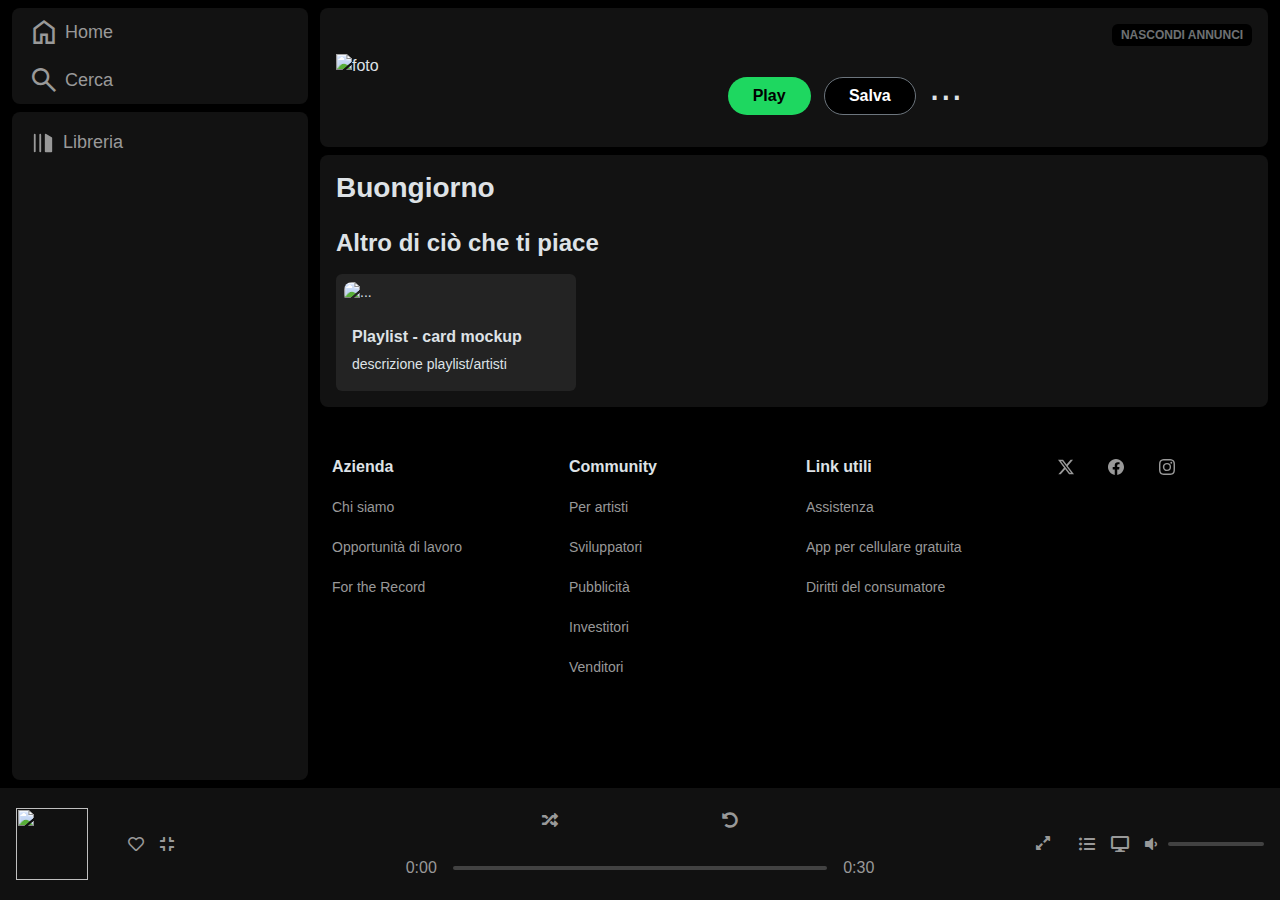
==== commit 17f53732: "final commit 14 mar" ====
--- a/index.html
+++ b/index.html
@@ -41,21 +41,16 @@
             </li>
           </ul>
         </nav>
-        <aside class="parte_grigia rounded-3 p-3 my-2">
+        <aside class="parte_grigia rounded-3 p-3 my-2" id="contenitoreLibreria">
           <!--da popolare con js-->
-          <a href="#" class="nav-link fs-6 mb-3"><svg data-encore-id="icon" role="img" aria-hidden="true"
+          <a href="#" class="nav-link fs-6 mb-4"><svg data-encore-id="icon" role="img" aria-hidden="true"
               viewBox="0 0 24 24" class="Svg-sc-ytk21e-0 bneLcE">
               <path
                 d="M3 22a1 1 0 0 1-1-1V3a1 1 0 0 1 2 0v18a1 1 0 0 1-1 1zM15.5 2.134A1 1 0 0 0 14 3v18a1 1 0 0 0 1 1h6a1 1 0 0 0 1-1V6.464a1 1 0 0 0-.5-.866l-6-3.464zM9 2a1 1 0 0 0-1 1v18a1 1 0 1 0 2 0V3a1 1 0 0 0-1-1z">
               </path>
-            </svg> Libreria</a>
-          <p>early stage emily syndrome (sett-ott 2022)
-          <p>
-          <p>Be the young</p>
-          <p>'...' cit Kimiko (lug-ago 2022)</p>
-          <p id="5327691">Album Fabio</p>
-
-
+            </svg>
+            Libreria
+          </a>
         </aside>
       </div>
 
@@ -113,84 +108,32 @@
               </form>
             </div>
           </div>
-          <div class="container-fluid" id="resultsContainer">
+          <div class="container-fluid d-none" id="resultsContainer">
             <div class="row my-4">
               <div class="col-12 col-lg-5">
                 <h4 class="fw-bold">Risultato più rilevante</h4>
-                <div class="container-fluid backgroundGray rounded-3 p-3 my-2">
-                  <img src="" alt="..." class="w-50">
-                  <h5 id="titoloRisultato1" class="fw-bold"></h5>
-                  <p id="artistaRisultato1"></p>
+                <div class="container-fluid backgroundGray rounded-3 p-3 my-2 d-flex flex-column">
+                  <img src="" alt="..." id="imgRisultato1" class="w-50">
+                  <p id="titoloRisultato1" class="fw-bold"></a>
+                  <p id="artistaRisultato1"></a>
                 </div>
               </div>
               <div id="braniContainer" class="col-12 col-lg-7">
                 <h4 class="fw-bold">Brani</h4>
-                <div class="container-fluid d-flex justify-content-between align-items-center">
-                  <div class="d-flex">
-                    <img
-                      src="https://hips.hearstapps.com/hmg-prod/images/eminem-a-k-a-marshall-bruce-mathers-iii-attends-a-ceremony-news-photo-1698936282.jpg?crop=1.00xw:0.667xh;0,0.0380xh&resize=640:*"
-                      alt="..." class="miniatura">
-                    <div class="d-flex flex-column justify-content-center">
-                      <p class="fs-5 fw-bold mb-0">Brano</p>
-                      <p class="mb-0  \">Artista</p>
-                    </div>
-                  </div>
-                  <div>
-                    <p class="mb-0">Durata</p>
-                  </div>
+                <div id="containerBraniSearch">
+
                 </div>
               </div>
               <div class="container-fluid">
                 <div class="row">
                   <h4 class="fw-bold mt-3">Album</h4>
-                  <div class="col-12 col-md-4 col-xl-3 my-3">
-                    <div class="card border-0" style="width: 12rem;">
-                      <img
-                        src="https://hips.hearstapps.com/hmg-prod/images/eminem-a-k-a-marshall-bruce-mathers-iii-attends-a-ceremony-news-photo-1698936282.jpg?crop=1.00xw:0.667xh;0,0.0380xh&resize=640:*"
-                        class="card-img-top p-2 rounded rounded-4" alt="...">
-                      <div class="card-body">
-                        <h5 class="card-title fw-bold fs-6">Playlist - card mockup</h5>
-                        <p class="card-text">descrizione playlist/artisti</p>
-
-                      </div>
-                    </div>
+                  <div id="containerAlbumSearch" class="row">
+
                   </div>
-                  <div class="col-12 col-md-4 col-xl-3 my-3">
-                    <div class="card border-0" style="width: 12rem;">
-                      <img
-                        src="https://hips.hearstapps.com/hmg-prod/images/eminem-a-k-a-marshall-bruce-mathers-iii-attends-a-ceremony-news-photo-1698936282.jpg?crop=1.00xw:0.667xh;0,0.0380xh&resize=640:*"
-                        class="card-img-top p-2 rounded rounded-4" alt="...">
-                      <div class="card-body">
-                        <h5 class="card-title fw-bold fs-6">Playlist - card mockup</h5>
-                        <p class="card-text">descrizione playlist/artisti</p>
-
-                      </div>
-                    </div>
-                  </div>
-                  <div class="col-12 col-md-4 col-xl-3 my-3">
-                    <div class="card border-0" style="width: 12rem;">
-                      <img
-                        src="https://hips.hearstapps.com/hmg-prod/images/eminem-a-k-a-marshall-bruce-mathers-iii-attends-a-ceremony-news-photo-1698936282.jpg?crop=1.00xw:0.667xh;0,0.0380xh&resize=640:*"
-                        class="card-img-top p-2 rounded rounded-4" alt="...">
-                      <div class="card-body">
-                        <h5 class="card-title fw-bold fs-6">Playlist - card mockup</h5>
-                        <p class="card-text">descrizione playlist/artisti</p>
-
-                      </div>
-                    </div>
-                  </div>
-                  <div class="col-12 col-md-4 col-xl-3 my-3">
-                    <div class="card border-0" style="width: 12rem;">
-                      <img
-                        src="https://hips.hearstapps.com/hmg-prod/images/eminem-a-k-a-marshall-bruce-mathers-iii-attends-a-ceremony-news-photo-1698936282.jpg?crop=1.00xw:0.667xh;0,0.0380xh&resize=640:*"
-                        class="card-img-top p-2 rounded rounded-4" alt="...">
-                      <div class="card-body">
-                        <h5 class="card-title fw-bold fs-6">Playlist - card mockup</h5>
-                        <p class="card-text">descrizione playlist/artisti</p>
-
-                      </div>
-                    </div>
-                  </div>
+                 
+                  
+                  
+                  
                 </div>
               </div>
             </div>
@@ -287,7 +230,9 @@
               <span id="duration">0:30</span>
             </div>
           </div>
-          <div class="other-features">
+          <div class="other-features  align-items-center">
+           
+            <button class="btn" data-bs-toggle="modal" data-bs-target="#exampleModal"><i class="fas fa-expand-alt"></i></button>
             <i class="fas fa-list-ul"></i>
             <i class="fas fa-desktop"></i>
             <div class="volume-bar">
@@ -302,6 +247,49 @@
     </div>
   </div>
 
+  <!--MODALE-->
+  <div class="modal fade" id="exampleModal" tabindex="-1" aria-labelledby="exampleModalLabel" aria-hidden="true">
+    
+    <div class="modal-dialog">
+      <div class="modal-content">
+        <div class="modal-header">
+          <button type="button" class="btn-close" data-bs-dismiss="modal" aria-label="Close"></button>
+        </div>
+        <div class="modal-body d-flex justify-content-center align-items-center">
+          <div class="backgroundPlayer">
+            <img src="" id="bg-img" />
+          </div>
+      
+          <div class="containerPlayer">
+            <div class="player-img">
+              <img src="" class="active" id="cover" />
+            </div>
+            <h2 id="music-title"></h2>
+            <h3 id="music-artist"></h3>
+      
+            <div class="player-progress" id="player-progress">
+              <div class="progress" id="progress"></div>
+              <div class="music-duration">
+                <span id="current-time">0:00</span>
+                <span id="duration">0:30</span>
+              </div>
+            </div>
+            <div class="player-controls">
+              <div>
+              <input class="progress-bar" type="range" id="volumeCanzone" min="0" max="1" step="0.1" value="0.2" onchange="cambioVolume(this.value)">
+              </div>
+              <div>
+              <i class="fa-solid fa-backward" title="Previous" id="prev"></i>
+              <i class="fa-solid fa-play" title="Play" id="play"></i>
+              <i class="fa-solid fa-forward" title="Next" id="next"></i>
+              </div>
+            </div>
+          </div>
+        </div>
+      </div>
+    </div>
+  </div>
+
   <script src="https://cdn.jsdelivr.net/npm/bootstrap@5.3.3/dist/js/bootstrap.bundle.min.js"
     integrity="sha384-YvpcrYf0tY3lHB60NNkmXc5s9fDVZLESaAA55NDzOxhy9GkcIdslK1eN7N6jIeHz"
     crossorigin="anonymous"></script>
--- a/assets/css/style.css
+++ b/assets/css/style.css
@@ -123,6 +123,14 @@
     fill: white;
 }
 
+.albumLibreria{
+    font-size: 14px !important;
+}
+
+.img-libreria{
+    max-width: 70px;
+}
+
 /* Main */
 main{
     height: calc((100vh) - 112px);
@@ -194,10 +202,20 @@
 }
 
 .sfondoGradiente{
-    height: 500px;
     background: linear-gradient(to bottom, #404040, black);
 }
 
+/*BODY Album.html*/
+.min40{
+    min-width: 40px;
+}
+
+#albumBackground{
+    min-height: 400px;
+    backdrop-filter: blur(15px);
+    background-repeat: no-repeat;
+    background-size: cover;
+}
 
 /* FOOTER */
 
@@ -363,4 +381,24 @@
 .newclass{
     color: #999;
     font-size: 0.8rem;
-}+}
+
+
+/*PLAYER ESTERNO*/
+
+
+  /* Modal */
+
+  .modal{
+    margin: 0 auto;
+  }
+
+  .modal-dialog{
+    max-width: none;
+    margin: 0 auto;
+    height: 100vh;
+  }
+  .modal-content{
+    height: 100vh;
+    background-color: black;
+  }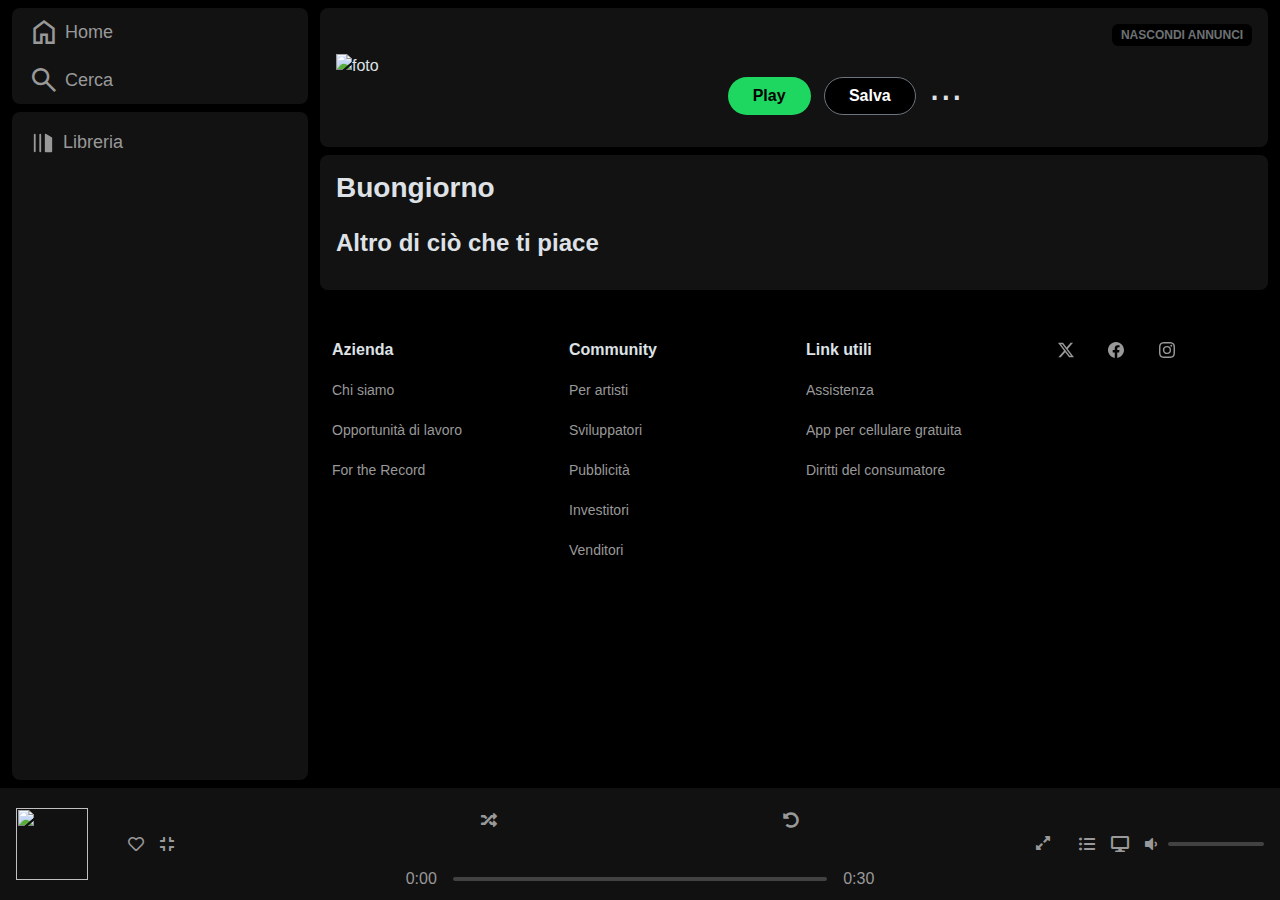
==== commit fa750f14: "finished" ====
--- a/index.html
+++ b/index.html
@@ -5,6 +5,7 @@
   <meta charset="UTF-8" />
   <meta name="viewport" content="width=device-width, initial-scale=1.0" />
   <title>Spotify</title>
+  
 
   <!-- Bootstrap -->
   <link href="https://cdn.jsdelivr.net/npm/bootstrap@5.3.3/dist/css/bootstrap.min.css" rel="stylesheet"
@@ -86,15 +87,9 @@
               </div>
             </div>
             <h4 class="fw-bold my-3">Altro di ciò che ti piace</h4>
-            <div class="card border-0" style="width: 15rem;">
-              <img
-                src="https://hips.hearstapps.com/hmg-prod/images/eminem-a-k-a-marshall-bruce-mathers-iii-attends-a-ceremony-news-photo-1698936282.jpg?crop=1.00xw:0.667xh;0,0.0380xh&resize=640:*"
-                class="card-img-top p-2 rounded rounded-4" alt="...">
-              <div class="card-body">
-                <h5 class="card-title fw-bold fs-6">Playlist - card mockup</h5>
-                <p class="card-text">descrizione playlist/artisti</p>
-
-              </div>
+            <div class="container-fluid d-flex flex-wrap" id="tiPiaceContainer">
+
+
             </div>
           </div>
         </div>
@@ -104,7 +99,7 @@
               <form class="d-flex flex-row justify-content-center">
                 <input type="text" class="form-control rounded-5 me-3" placeholder="Cosa vuoi ascoltare?"
                   id="searchInput">
-                <button class="btn btn-success rounded-5" id="searchInputBtn">Cerca</button>
+                <button class="btn btnVerdeSpotify rounded-5" id="searchInputBtn">Cerca</button>
               </form>
             </div>
           </div>
@@ -112,10 +107,15 @@
             <div class="row my-4">
               <div class="col-12 col-lg-5">
                 <h4 class="fw-bold">Risultato più rilevante</h4>
-                <div class="container-fluid backgroundGray rounded-3 p-3 my-2 d-flex flex-column">
-                  <img src="" alt="..." id="imgRisultato1" class="w-50">
-                  <p id="titoloRisultato1" class="fw-bold"></a>
-                  <p id="artistaRisultato1"></a>
+                <div class="card border-0 m-4" style="max-width: 300px;">
+                  <button class='btn' onclick=''>
+                    <img src="" class="card-img-top p-2 rounded rounded-4" alt="..." id="imgRisultato1">
+                  </button>
+                  <div class="card-body">
+                    <h5 class="card-title fw-bold fs-6"><button class='btn fs-4 fw-bold' onclick='' id="titoloRisultato1">
+                    </button></h5>
+                    <p class="card-text fs-5 ps-2"><a href="artist.html?id=" id="artistaRisultato1"></a></p>
+                  </div>
                 </div>
               </div>
               <div id="braniContainer" class="col-12 col-lg-7">
@@ -130,13 +130,12 @@
                   <div id="containerAlbumSearch" class="row">
 
                   </div>
-                 
-                  
-                  
-                  
                 </div>
               </div>
             </div>
+          </div>
+          <div class="container-fluid d-flex flex-wrap" id="containerStaticSearch"> <!--Static Search-->
+            
           </div>
         </div>
         <footer>
@@ -163,18 +162,18 @@
                   <p><a href="#" class="linkFooter">Diritti del consumatore</a></p>
               </div>
               <div class="col-12 col-md-6 col-lg-3">
-                  <p>
-                      <a href="#" class="mx-2">
+                  <p class="social">
+                      <a target="_blank" href="https://twitter.com/Spotify" class="mx-2 social">
                           <svg xmlns="http://www.w3.org/2000/svg" width="24" height="24" fill="currentColor" class="bi bi-twitter-x" viewBox="0 0 16 16">
                               <path d="M12.6.75h2.454l-5.36 6.142L16 15.25h-4.937l-3.867-5.07-4.425 5.07H.316l5.733-6.57L0 .75h5.063l3.495 4.633L12.601.75Zm-.86 13.028h1.36L4.323 2.145H2.865z"/>
                             </svg>
                       </a>
-                      <a href="#" class="mx-2">
+                      <a target="_blank" href="https://www.facebook.com/Spotify/?locale=it_IT" class="mx-2 social">
                           <svg xmlns="http://www.w3.org/2000/svg" width="24" height="24" fill="currentColor" class="bi bi-facebook" viewBox="0 0 16 16">
                               <path d="M16 8.049c0-4.446-3.582-8.05-8-8.05C3.58 0-.002 3.603-.002 8.05c0 4.017 2.926 7.347 6.75 7.951v-5.625h-2.03V8.05H6.75V6.275c0-2.017 1.195-3.131 3.022-3.131.876 0 1.791.157 1.791.157v1.98h-1.009c-.993 0-1.303.621-1.303 1.258v1.51h2.218l-.354 2.326H9.25V16c3.824-.604 6.75-3.934 6.75-7.951"/>
                             </svg>
                       </a>
-                      <a href="#" class="mx-2">
+                      <a target="_blank" href="https://www.instagram.com/spotify/" class="mx-2 social">
                           <svg xmlns="http://www.w3.org/2000/svg" width="24" height="24" fill="currentColor" class="bi bi-instagram" viewBox="0 0 16 16">
                               <path d="M8 0C5.829 0 5.556.01 4.703.048 3.85.088 3.269.222 2.76.42a3.9 3.9 0 0 0-1.417.923A3.9 3.9 0 0 0 .42 2.76C.222 3.268.087 3.85.048 4.7.01 5.555 0 5.827 0 8.001c0 2.172.01 2.444.048 3.297.04.852.174 1.433.372 1.942.205.526.478.972.923 1.417.444.445.89.719 1.416.923.51.198 1.09.333 1.942.372C5.555 15.99 5.827 16 8 16s2.444-.01 3.298-.048c.851-.04 1.434-.174 1.943-.372a3.9 3.9 0 0 0 1.416-.923c.445-.445.718-.891.923-1.417.197-.509.332-1.09.372-1.942C15.99 10.445 16 10.173 16 8s-.01-2.445-.048-3.299c-.04-.851-.175-1.433-.372-1.941a3.9 3.9 0 0 0-.923-1.417A3.9 3.9 0 0 0 13.24.42c-.51-.198-1.092-.333-1.943-.372C10.443.01 10.172 0 7.998 0zm-.717 1.442h.718c2.136 0 2.389.007 3.232.046.78.035 1.204.166 1.486.275.373.145.64.319.92.599s.453.546.598.92c.11.281.24.705.275 1.485.039.843.047 1.096.047 3.231s-.008 2.389-.047 3.232c-.035.78-.166 1.203-.275 1.485a2.5 2.5 0 0 1-.599.919c-.28.28-.546.453-.92.598-.28.11-.704.24-1.485.276-.843.038-1.096.047-3.232.047s-2.39-.009-3.233-.047c-.78-.036-1.203-.166-1.485-.276a2.5 2.5 0 0 1-.92-.598 2.5 2.5 0 0 1-.6-.92c-.109-.281-.24-.705-.275-1.485-.038-.843-.046-1.096-.046-3.233s.008-2.388.046-3.231c.036-.78.166-1.204.276-1.486.145-.373.319-.64.599-.92s.546-.453.92-.598c.282-.11.705-.24 1.485-.276.738-.034 1.024-.044 2.515-.045zm4.988 1.328a.96.96 0 1 0 0 1.92.96.96 0 0 0 0-1.92m-4.27 1.122a4.109 4.109 0 1 0 0 8.217 4.109 4.109 0 0 0 0-8.217m0 1.441a2.667 2.667 0 1 1 0 5.334 2.667 2.667 0 0 1 0-5.334"/>
                             </svg>
@@ -257,31 +256,32 @@
         </div>
         <div class="modal-body d-flex justify-content-center align-items-center">
           <div class="backgroundPlayer">
-            <img src="" id="bg-img" />
+            <img src="" id="bg-imgModal" />
           </div>
       
           <div class="containerPlayer">
             <div class="player-img">
-              <img src="" class="active" id="cover" />
-            </div>
-            <h2 id="music-title"></h2>
-            <h3 id="music-artist"></h3>
+              <img src="" class="active" id="cover_modal" />
+            </div>
+            <h2 id="music-title_modal"></h2>
+            <h3 id="music-artist_modal"></h3>
       
-            <div class="player-progress" id="player-progress">
-              <div class="progress" id="progress"></div>
-              <div class="music-duration">
-                <span id="current-time">0:00</span>
-                <span id="duration">0:30</span>
-              </div>
-            </div>
-            <div class="player-controls">
+            <div class="player-progress-modal" id="player-progress_modal">
+              <div class="progress-modal" id="progress_modal"></div>
+              <div class="music-duration-modal">
+                <span id="current-time_modal">0:00</span>
+                <span id="duration_modal">0:30</span>
+              </div>
+            </div>
+            <div class="player-controls-modal">
               <div>
-              <input class="progress-bar" type="range" id="volumeCanzone" min="0" max="1" step="0.1" value="0.2" onchange="cambioVolume(this.value)">
+              
+              <input class="progress-barM" type="range" id="volumeCanzone_modal" min="0" max="1" step="0.1" value="0.2" onchange="cambioVolume(this.value)">
               </div>
               <div>
-              <i class="fa-solid fa-backward" title="Previous" id="prev"></i>
-              <i class="fa-solid fa-play" title="Play" id="play"></i>
-              <i class="fa-solid fa-forward" title="Next" id="next"></i>
+              <i class="fa-solid fa-backward" title="Previous" id="prev_modal"></i>
+              <i class="fa-solid fa-play" title="Play" id="play_modal"></i>
+              <i class="fa-solid fa-forward" title="Next" id="next_modal"></i>
               </div>
             </div>
           </div>
@@ -289,6 +289,7 @@
       </div>
     </div>
   </div>
+ 
 
   <script src="https://cdn.jsdelivr.net/npm/bootstrap@5.3.3/dist/js/bootstrap.bundle.min.js"
     integrity="sha384-YvpcrYf0tY3lHB60NNkmXc5s9fDVZLESaAA55NDzOxhy9GkcIdslK1eN7N6jIeHz"
--- a/assets/css/style.css
+++ b/assets/css/style.css
@@ -101,6 +101,7 @@
 
 .nav-link:hover{
     color: white !important;
+    
 }
 
 .parte_grigia{
@@ -148,6 +149,7 @@
     text-decoration: underline;
 }
 
+
 #immagineAnnuncio{
     aspect-ratio: 1/1;
 }
@@ -161,8 +163,13 @@
 }
 
 #btnGreen,
-#btnGreenPlay{
+#btnGreenPlay,
+.btnVerdeSpotify
+{
     background-color: #1ED760;
+}
+.btnVerdeSpotify{
+    color: black;
 }
 
 #btnBlack{
@@ -187,6 +194,7 @@
 .backgroundGray{
     background-color: #404040;
 }
+
 
 .miniatura{
     width: 50px;
@@ -203,6 +211,10 @@
 
 .sfondoGradiente{
     background: linear-gradient(to bottom, #404040, black);
+}
+
+.title:hover{
+    color: #1ED760;
 }
 
 /*BODY Album.html*/
@@ -216,14 +228,18 @@
     background-repeat: no-repeat;
     background-size: cover;
 }
-
+#music-title:hover{
+    color: #1ED760;
+}
 /* FOOTER */
 
 .linkFooter:link,
 .linkFooter:visited{
     color: #999;
 }
-
+ .social{
+    text-decoration: none !important
+}
 .linkFooter{
     font-size: 14px;
 }
@@ -401,4 +417,135 @@
   .modal-content{
     height: 100vh;
     background-color: black;
+  }
+  .modal-header{
+    border-bottom: 0;
+  }
+  .noUnderline{
+    text-decoration: none !important; 
+    color: inherit; 
+  }
+
+
+
+  
+
+.backgroundPlayer{
+    position: fixed;
+    width: 200%;
+    height: 200%;
+    top: -50%;
+    left: -50%;
+    z-index: 1;
+   }
+  
+   #bg-imgModal{
+    
+    position: absolute;
+    margin: auto;
+    top: 0;
+    left: 0;
+    bottom: 0;
+    right: 0;
+    min-width: 50%;
+    min-height: 50%;
+    filter: blur(15px);
+    -webkit-filter: blur(50px);
+    transform: scale(1.1);
+    
+   }
+   #cover_modal{
+    border-radius:20px;
+   }
+  
+  .containerPlayer,
+  .modal-content,
+  .modal-header{
+    z-index: 2;
+  }
+
+
+
+  .player-progress-modal{
+    background-color: #fff;
+    border-radius: 5px;
+    cursor: pointer;
+    margin: 40px 20px 35px;
+    height: 6px;
+    width: 90%;
+   }
+   
+  
+   .progress-modal{
+    background-color: #212121;
+    border-radius: 5px;
+    height: 100%;
+    width: 0%;
+    transition: width 0.1s linear;
+   }
+  
+   .music-duration-modal{
+    position: relative;
+    top: -25px;
+    display: flex;
+    justify-content: space-between;
+   } 
+  
+   .player-controls-modal{
+    position:relative;
+    top: -15px;
+    left: 20px;
+    display: flex;
+    flex-direction: row-reverse;
+    width: 100%;
+    margin: 0 auto;
+    justify-content: space-evenly;
+    align-items: center;
+    padding-bottom: 30px;
+   }
+  
+   .fa-solid{
+    font-size: 30px;
+    color: white;
+    margin-right: 30px;
+    cursor: pointer;
+    user-select: none;
+    transition: all 0.3s ease;
+   }
+  
+   .fa-solid:hover{
+    filter: brightness(40%);
+   }
+  
+   .play-button-modal{
+    font-size: 44px;
+    position: relative;
+    top: 3px;
+   }
+  
+    .progress-barM{
+    height: 10px;
+    border-radius: 10px;
+    width: 75%;
+  }
+  
+  #music-title_modal,
+  #music-artist_modal{
+   
+    padding: 20px 10px;
+    margin: 0;
+  }
+
+  .containerPlayer{
+    background-color: rgba(0, 0, 0, 0.5);
+    border-radius: 30px;  
+  }
+
+  .containerPlayer:hover{
+    box-shadow: 10px 10px 15px rgb(22, 22, 22);
+  }
+
+  .player-img{
+    display: flex;
+    justify-content: center;
   }